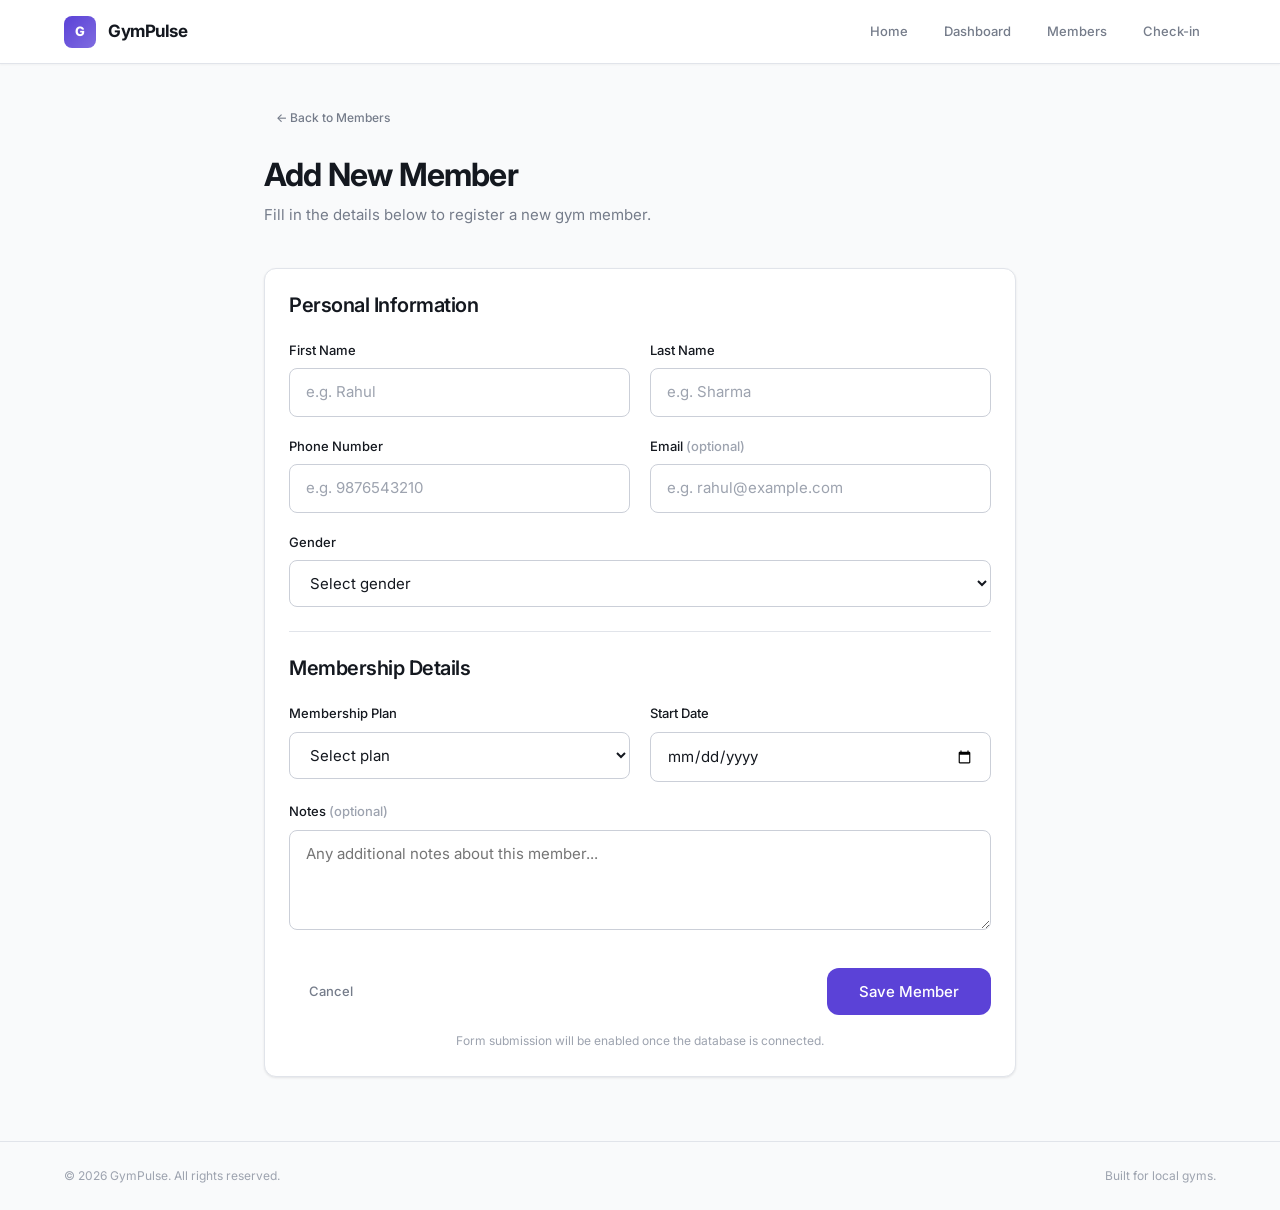
==== add-member.html @ eabd54e1 "build dashboard and members UI" ====
<!DOCTYPE html>
<html lang="en">
<head>
  <meta charset="UTF-8">
  <meta name="viewport" content="width=device-width, initial-scale=1.0">
  <meta name="description" content="GymPulse — Add a new member to your gym.">
  <title>Add Member — GymPulse</title>
  <link rel="stylesheet" href="css/style.css">
</head>
<body>
  <div class="page">

    <!-- Navigation -->
    <nav class="nav" aria-label="Main navigation">
      <div class="container nav__inner">
        <a href="index.html" class="nav__brand" id="nav-brand">
          <div class="nav__logo" aria-hidden="true">G</div>
          <span class="nav__brand-name">GymPulse</span>
        </a>

        <button
          class="nav__toggle"
          id="nav-toggle"
          aria-label="Toggle navigation menu"
          aria-expanded="false"
          aria-controls="nav-links"
        >
          <span></span>
          <span></span>
          <span></span>
        </button>

        <div class="nav__links" id="nav-links" role="menubar">
          <a href="index.html" class="nav__link" role="menuitem">Home</a>
          <a href="admin.html" class="nav__link" role="menuitem">Dashboard</a>
          <a href="members.html" class="nav__link" role="menuitem">Members</a>
          <a href="check-in.html" class="nav__link" role="menuitem">Check-in</a>
        </div>
      </div>
    </nav>

    <!-- Main Content -->
    <main class="page__content">
      <div class="container container--narrow">

        <!-- Back Link -->
        <div class="mb-6">
          <a href="members.html" class="btn btn--ghost btn--sm" id="btn-back-members">
            ← Back to Members
          </a>
        </div>

        <!-- Page Header -->
        <header class="page-header">
          <h1 class="page-header__title">Add New Member</h1>
          <p class="page-header__subtitle">Fill in the details below to register a new gym member.</p>
        </header>

        <!-- Add Member Form -->
        <form class="card" id="add-member-form" novalidate>
          <div class="card__header">
            <h2 class="card__title">Personal Information</h2>
          </div>

          <div class="grid-2">
            <div class="form-group">
              <label for="first-name" class="form-label">First Name</label>
              <input type="text" class="form-input" id="first-name" name="firstName" placeholder="e.g. Rahul" required>
            </div>

            <div class="form-group">
              <label for="last-name" class="form-label">Last Name</label>
              <input type="text" class="form-input" id="last-name" name="lastName" placeholder="e.g. Sharma" required>
            </div>
          </div>

          <div class="grid-2">
            <div class="form-group">
              <label for="phone" class="form-label">Phone Number</label>
              <input type="tel" class="form-input" id="phone" name="phone" placeholder="e.g. 9876543210" required>
            </div>

            <div class="form-group">
              <label for="email" class="form-label">Email <span class="text-muted">(optional)</span></label>
              <input type="email" class="form-input" id="email" name="email" placeholder="e.g. rahul@example.com">
            </div>
          </div>

          <div class="form-group">
            <label for="gender" class="form-label">Gender</label>
            <select class="form-select" id="gender" name="gender" required>
              <option value="" disabled selected>Select gender</option>
              <option value="male">Male</option>
              <option value="female">Female</option>
              <option value="other">Other</option>
            </select>
          </div>

          <hr style="border: none; border-top: 1px solid var(--color-gray-200); margin: var(--space-6) 0;">

          <div class="card__header">
            <h2 class="card__title">Membership Details</h2>
          </div>

          <div class="grid-2">
            <div class="form-group">
              <label for="plan" class="form-label">Membership Plan</label>
              <select class="form-select" id="plan" name="plan" required>
                <option value="" disabled selected>Select plan</option>
                <option value="1-month">1 Month</option>
                <option value="3-months">3 Months</option>
                <option value="6-months">6 Months</option>
                <option value="12-months">12 Months</option>
              </select>
            </div>

            <div class="form-group">
              <label for="start-date" class="form-label">Start Date</label>
              <input type="date" class="form-input" id="start-date" name="startDate" required>
            </div>
          </div>

          <div class="form-group">
            <label for="notes" class="form-label">Notes <span class="text-muted">(optional)</span></label>
            <textarea class="form-textarea" id="notes" name="notes" placeholder="Any additional notes about this member..." rows="3"></textarea>
          </div>

          <!-- Actions -->
          <div class="flex items-center justify-between mt-8" style="flex-wrap: wrap; gap: var(--space-4);">
            <a href="members.html" class="btn btn--ghost" id="btn-cancel">Cancel</a>
            <button type="submit" class="btn btn--primary btn--lg" id="btn-save-member" disabled>
              Save Member
            </button>
          </div>
          <p class="form-hint mt-4 text-center">
            Form submission will be enabled once the database is connected.
          </p>
        </form>

      </div>
    </main>

    <!-- Footer -->
    <footer class="footer">
      <div class="container footer__inner">
        <p class="footer__text">&copy; 2026 GymPulse. All rights reserved.</p>
        <p class="footer__text">Built for local gyms.</p>
      </div>
    </footer>

  </div>

  <script src="js/app.js"></script>
</body>
</html>
---- css/style.css ----
/* ============================================
   GYM MANAGEMENT SYSTEM — Design System
   ============================================ */

/* --- Google Fonts --- */
@import url('https://fonts.googleapis.com/css2?family=Inter:wght@300;400;500;600;700;800&display=swap');

/* ============================================
   1. CSS Custom Properties (Design Tokens)
   ============================================ */
:root {
  /* --- Color Palette --- */
  --color-primary:        hsl(250, 65%, 55%);
  --color-primary-light:  hsl(250, 65%, 65%);
  --color-primary-dark:   hsl(250, 65%, 42%);
  --color-primary-subtle: hsl(250, 60%, 96%);

  --color-accent:         hsl(160, 60%, 45%);
  --color-accent-light:   hsl(160, 55%, 55%);
  --color-accent-subtle:  hsl(160, 50%, 95%);

  --color-danger:         hsl(0, 70%, 58%);
  --color-danger-subtle:  hsl(0, 70%, 96%);

  --color-warning:        hsl(38, 90%, 55%);
  --color-warning-subtle: hsl(38, 80%, 95%);

  --color-success:        hsl(150, 55%, 45%);
  --color-success-subtle: hsl(150, 50%, 95%);

  /* --- Neutrals --- */
  --color-white:          #ffffff;
  --color-gray-50:        hsl(220, 20%, 98%);
  --color-gray-100:       hsl(220, 18%, 96%);
  --color-gray-200:       hsl(220, 16%, 90%);
  --color-gray-300:       hsl(220, 14%, 82%);
  --color-gray-400:       hsl(220, 10%, 65%);
  --color-gray-500:       hsl(220, 8%, 50%);
  --color-gray-600:       hsl(220, 10%, 38%);
  --color-gray-700:       hsl(220, 14%, 28%);
  --color-gray-800:       hsl(220, 18%, 18%);
  --color-gray-900:       hsl(220, 22%, 10%);

  /* --- Surfaces --- */
  --surface-page:         var(--color-gray-50);
  --surface-card:         var(--color-white);
  --surface-elevated:     var(--color-white);
  --surface-nav:          var(--color-white);

  /* --- Text --- */
  --text-primary:         var(--color-gray-900);
  --text-secondary:       var(--color-gray-500);
  --text-tertiary:        var(--color-gray-400);
  --text-inverse:         var(--color-white);
  --text-link:            var(--color-primary);

  /* --- Typography --- */
  --font-family:          'Inter', -apple-system, BlinkMacSystemFont, 'Segoe UI', sans-serif;
  --font-size-xs:         0.75rem;    /* 12px */
  --font-size-sm:         0.8125rem;  /* 13px */
  --font-size-base:       0.9375rem;  /* 15px */
  --font-size-md:         1.0625rem;  /* 17px */
  --font-size-lg:         1.25rem;    /* 20px */
  --font-size-xl:         1.5rem;     /* 24px */
  --font-size-2xl:        2rem;       /* 32px */
  --font-size-3xl:        2.5rem;     /* 40px */

  --font-weight-light:    300;
  --font-weight-regular:  400;
  --font-weight-medium:   500;
  --font-weight-semibold: 600;
  --font-weight-bold:     700;
  --font-weight-extra:    800;

  --line-height-tight:    1.2;
  --line-height-normal:   1.5;
  --line-height-relaxed:  1.7;

  --letter-spacing-tight: -0.025em;
  --letter-spacing-normal: 0;
  --letter-spacing-wide:  0.03em;

  /* --- Spacing --- */
  --space-1:  0.25rem;   /* 4px */
  --space-2:  0.5rem;    /* 8px */
  --space-3:  0.75rem;   /* 12px */
  --space-4:  1rem;      /* 16px */
  --space-5:  1.25rem;   /* 20px */
  --space-6:  1.5rem;    /* 24px */
  --space-8:  2rem;      /* 32px */
  --space-10: 2.5rem;    /* 40px */
  --space-12: 3rem;      /* 48px */
  --space-16: 4rem;      /* 64px */
  --space-20: 5rem;      /* 80px */

  /* --- Border Radius --- */
  --radius-sm:   0.375rem;  /* 6px */
  --radius-md:   0.5rem;    /* 8px */
  --radius-lg:   0.75rem;   /* 12px */
  --radius-xl:   1rem;      /* 16px */
  --radius-full: 9999px;

  /* --- Shadows --- */
  --shadow-xs:   0 1px 2px hsla(220, 20%, 10%, 0.04);
  --shadow-sm:   0 1px 3px hsla(220, 20%, 10%, 0.06), 0 1px 2px hsla(220, 20%, 10%, 0.04);
  --shadow-md:   0 4px 6px hsla(220, 20%, 10%, 0.06), 0 2px 4px hsla(220, 20%, 10%, 0.04);
  --shadow-lg:   0 10px 15px hsla(220, 20%, 10%, 0.06), 0 4px 6px hsla(220, 20%, 10%, 0.03);
  --shadow-xl:   0 20px 25px hsla(220, 20%, 10%, 0.08), 0 8px 10px hsla(220, 20%, 10%, 0.04);

  /* --- Transitions --- */
  --transition-fast:   150ms ease;
  --transition-base:   200ms ease;
  --transition-slow:   300ms ease;

  /* --- Layout --- */
  --container-max:     1200px;
  --container-narrow:  800px;
  --nav-height:        4rem;
  --sidebar-width:     260px;
}


/* ============================================
   2. CSS Reset
   ============================================ */
*,
*::before,
*::after {
  box-sizing: border-box;
  margin: 0;
  padding: 0;
}

html {
  -webkit-text-size-adjust: 100%;
  -webkit-font-smoothing: antialiased;
  -moz-osx-font-smoothing: grayscale;
  scroll-behavior: smooth;
}

body {
  font-family: var(--font-family);
  font-size: var(--font-size-base);
  font-weight: var(--font-weight-regular);
  line-height: var(--line-height-normal);
  color: var(--text-primary);
  background-color: var(--surface-page);
  min-height: 100vh;
}

img, svg, video {
  display: block;
  max-width: 100%;
}

a {
  color: var(--text-link);
  text-decoration: none;
  transition: color var(--transition-fast);
}

a:hover {
  color: var(--color-primary-dark);
}

ul, ol {
  list-style: none;
}

button, input, select, textarea {
  font: inherit;
  color: inherit;
  border: none;
  outline: none;
  background: none;
}

button {
  cursor: pointer;
}

table {
  border-collapse: collapse;
  width: 100%;
}


/* ============================================
   3. Typography
   ============================================ */
h1, h2, h3, h4, h5, h6 {
  font-weight: var(--font-weight-bold);
  line-height: var(--line-height-tight);
  letter-spacing: var(--letter-spacing-tight);
  color: var(--text-primary);
}

h1 { font-size: var(--font-size-3xl); }
h2 { font-size: var(--font-size-2xl); }
h3 { font-size: var(--font-size-xl); }
h4 { font-size: var(--font-size-lg); }
h5 { font-size: var(--font-size-md); }
h6 { font-size: var(--font-size-base); font-weight: var(--font-weight-semibold); }

p {
  color: var(--text-secondary);
  line-height: var(--line-height-relaxed);
}

.text-sm { font-size: var(--font-size-sm); }
.text-xs { font-size: var(--font-size-xs); }
.text-muted { color: var(--text-tertiary); }
.text-center { text-align: center; }


/* ============================================
   4. Layout
   ============================================ */
.container {
  width: 100%;
  max-width: var(--container-max);
  margin-inline: auto;
  padding-inline: var(--space-6);
}

.container--narrow {
  max-width: var(--container-narrow);
}

.page {
  min-height: 100vh;
  display: flex;
  flex-direction: column;
}

.page__content {
  flex: 1;
  padding-top: var(--space-10);
  padding-bottom: var(--space-16);
}

.page-header {
  margin-bottom: var(--space-10);
}

.page-header__title {
  font-size: var(--font-size-2xl);
  margin-bottom: var(--space-2);
}

.page-header__subtitle {
  font-size: var(--font-size-base);
  color: var(--text-secondary);
  font-weight: var(--font-weight-regular);
}

.page-header__row {
  display: flex;
  align-items: center;
  justify-content: space-between;
  gap: var(--space-4);
  flex-wrap: wrap;
}


/* ============================================
   5. Navigation
   ============================================ */
.nav {
  background: var(--surface-nav);
  border-bottom: 1px solid var(--color-gray-200);
  height: var(--nav-height);
  position: sticky;
  top: 0;
  z-index: 100;
  box-shadow: var(--shadow-xs);
}

.nav__inner {
  display: flex;
  align-items: center;
  justify-content: space-between;
  height: 100%;
}

.nav__brand {
  display: flex;
  align-items: center;
  gap: var(--space-3);
  text-decoration: none;
  color: var(--text-primary);
}

.nav__logo {
  width: 2rem;
  height: 2rem;
  background: linear-gradient(135deg, var(--color-primary), var(--color-primary-light));
  border-radius: var(--radius-md);
  display: flex;
  align-items: center;
  justify-content: center;
  color: var(--text-inverse);
  font-weight: var(--font-weight-extra);
  font-size: var(--font-size-sm);
}

.nav__brand-name {
  font-size: var(--font-size-md);
  font-weight: var(--font-weight-bold);
  letter-spacing: var(--letter-spacing-tight);
}

.nav__links {
  display: flex;
  align-items: center;
  gap: var(--space-1);
}

.nav__link {
  display: flex;
  align-items: center;
  gap: var(--space-2);
  padding: var(--space-2) var(--space-4);
  font-size: var(--font-size-sm);
  font-weight: var(--font-weight-medium);
  color: var(--text-secondary);
  border-radius: var(--radius-md);
  transition: all var(--transition-fast);
  text-decoration: none;
}

.nav__link:hover {
  color: var(--text-primary);
  background: var(--color-gray-100);
}

.nav__link--active {
  color: var(--color-primary);
  background: var(--color-primary-subtle);
}

.nav__link--active:hover {
  color: var(--color-primary-dark);
  background: var(--color-primary-subtle);
}

/* Mobile nav toggle */
.nav__toggle {
  display: none;
  flex-direction: column;
  gap: 5px;
  padding: var(--space-2);
  cursor: pointer;
}

.nav__toggle span {
  display: block;
  width: 20px;
  height: 2px;
  background: var(--text-primary);
  border-radius: 2px;
  transition: all var(--transition-fast);
}


/* ============================================
   6. Cards
   ============================================ */
.card {
  background: var(--surface-card);
  border: 1px solid var(--color-gray-200);
  border-radius: var(--radius-lg);
  padding: var(--space-6);
  box-shadow: var(--shadow-sm);
}

.card--elevated {
  box-shadow: var(--shadow-md);
  border-color: transparent;
}

.card__header {
  margin-bottom: var(--space-6);
}

.card__title {
  font-size: var(--font-size-lg);
  font-weight: var(--font-weight-semibold);
  margin-bottom: var(--space-1);
}

.card__description {
  font-size: var(--font-size-sm);
  color: var(--text-secondary);
}


/* ============================================
   7. Buttons
   ============================================ */
.btn {
  display: inline-flex;
  align-items: center;
  justify-content: center;
  gap: var(--space-2);
  padding: var(--space-3) var(--space-5);
  font-size: var(--font-size-sm);
  font-weight: var(--font-weight-medium);
  border-radius: var(--radius-md);
  transition: all var(--transition-fast);
  white-space: nowrap;
  text-decoration: none;
  line-height: 1;
}

.btn--primary {
  background: var(--color-primary);
  color: var(--text-inverse);
}

.btn--primary:hover {
  background: var(--color-primary-dark);
  color: var(--text-inverse);
}

.btn--secondary {
  background: var(--color-gray-100);
  color: var(--text-primary);
}

.btn--secondary:hover {
  background: var(--color-gray-200);
}

.btn--outline {
  border: 1px solid var(--color-gray-300);
  color: var(--text-primary);
  background: var(--surface-card);
}

.btn--outline:hover {
  border-color: var(--color-gray-400);
  background: var(--color-gray-50);
}

.btn--danger {
  background: var(--color-danger);
  color: var(--text-inverse);
}

.btn--danger:hover {
  background: hsl(0, 70%, 50%);
  color: var(--text-inverse);
}

.btn--ghost {
  color: var(--text-secondary);
}

.btn--ghost:hover {
  background: var(--color-gray-100);
  color: var(--text-primary);
}

.btn--sm {
  padding: var(--space-2) var(--space-3);
  font-size: var(--font-size-xs);
}

.btn--lg {
  padding: var(--space-4) var(--space-8);
  font-size: var(--font-size-base);
  border-radius: var(--radius-lg);
}

.btn--full {
  width: 100%;
}


/* ============================================
   8. Forms
   ============================================ */
.form-group {
  margin-bottom: var(--space-5);
}

.form-label {
  display: block;
  font-size: var(--font-size-sm);
  font-weight: var(--font-weight-medium);
  color: var(--text-primary);
  margin-bottom: var(--space-2);
}

.form-input,
.form-select,
.form-textarea {
  width: 100%;
  padding: var(--space-3) var(--space-4);
  font-size: var(--font-size-base);
  color: var(--text-primary);
  background: var(--surface-card);
  border: 1px solid var(--color-gray-300);
  border-radius: var(--radius-md);
  transition: border-color var(--transition-fast), box-shadow var(--transition-fast);
}

.form-input:focus,
.form-select:focus,
.form-textarea:focus {
  border-color: var(--color-primary);
  box-shadow: 0 0 0 3px hsla(250, 65%, 55%, 0.12);
}

.form-input::placeholder {
  color: var(--text-tertiary);
}

.form-textarea {
  resize: vertical;
  min-height: 100px;
}

.form-hint {
  font-size: var(--font-size-xs);
  color: var(--text-tertiary);
  margin-top: var(--space-1);
}

.form-error {
  font-size: var(--font-size-xs);
  color: var(--color-danger);
  margin-top: var(--space-1);
}


/* ============================================
   9. Badges
   ============================================ */
.badge {
  display: inline-flex;
  align-items: center;
  padding: var(--space-1) var(--space-3);
  font-size: var(--font-size-xs);
  font-weight: var(--font-weight-medium);
  border-radius: var(--radius-full);
  line-height: 1;
  letter-spacing: var(--letter-spacing-wide);
}

.badge--primary {
  background: var(--color-primary-subtle);
  color: var(--color-primary);
}

.badge--success {
  background: var(--color-success-subtle);
  color: var(--color-success);
}

.badge--warning {
  background: var(--color-warning-subtle);
  color: hsl(38, 70%, 38%);
}

.badge--danger {
  background: var(--color-danger-subtle);
  color: var(--color-danger);
}

.badge--neutral {
  background: var(--color-gray-100);
  color: var(--color-gray-600);
}


/* ============================================
   10. Tables
   ============================================ */
.table-wrapper {
  overflow-x: auto;
  border: 1px solid var(--color-gray-200);
  border-radius: var(--radius-lg);
}

.table {
  width: 100%;
  font-size: var(--font-size-sm);
}

.table th {
  text-align: left;
  padding: var(--space-3) var(--space-4);
  font-weight: var(--font-weight-medium);
  color: var(--text-secondary);
  font-size: var(--font-size-xs);
  text-transform: uppercase;
  letter-spacing: var(--letter-spacing-wide);
  background: var(--color-gray-50);
  border-bottom: 1px solid var(--color-gray-200);
}

.table td {
  padding: var(--space-4);
  border-bottom: 1px solid var(--color-gray-100);
  color: var(--text-primary);
}

.table tbody tr:last-child td {
  border-bottom: none;
}

.table tbody tr:hover {
  background: var(--color-gray-50);
}

.mobile-status-badge {
  display: none;
}



/* ============================================
   11. Stats / Metrics Cards
   ============================================ */
.stats-grid {
  display: grid;
  grid-template-columns: repeat(auto-fit, minmax(220px, 1fr));
  gap: var(--space-5);
}

.stat-card {
  background: var(--surface-card);
  border: 1px solid var(--color-gray-200);
  border-radius: var(--radius-lg);
  padding: var(--space-6);
  box-shadow: var(--shadow-xs);
}

.stat-card__label {
  font-size: var(--font-size-xs);
  font-weight: var(--font-weight-medium);
  color: var(--text-secondary);
  text-transform: uppercase;
  letter-spacing: var(--letter-spacing-wide);
  margin-bottom: var(--space-2);
}

.stat-card__value {
  font-size: var(--font-size-2xl);
  font-weight: var(--font-weight-bold);
  color: var(--text-primary);
  letter-spacing: var(--letter-spacing-tight);
}

.stat-card__change {
  font-size: var(--font-size-xs);
  color: var(--text-tertiary);
  margin-top: var(--space-1);
}


/* ============================================
   12. Empty States
   ============================================ */
.empty-state {
  text-align: center;
  padding: var(--space-16) var(--space-6);
}

.empty-state__icon {
  font-size: 3rem;
  margin-bottom: var(--space-4);
  opacity: 0.4;
}

.empty-state__title {
  font-size: var(--font-size-lg);
  font-weight: var(--font-weight-semibold);
  margin-bottom: var(--space-2);
}

.empty-state__description {
  font-size: var(--font-size-sm);
  color: var(--text-secondary);
  max-width: 400px;
  margin-inline: auto;
  margin-bottom: var(--space-6);
}


/* ============================================
   13. Avatar
   ============================================ */
.avatar {
  width: 2.5rem;
  height: 2.5rem;
  border-radius: var(--radius-full);
  background: var(--color-primary-subtle);
  color: var(--color-primary);
  display: flex;
  align-items: center;
  justify-content: center;
  font-weight: var(--font-weight-semibold);
  font-size: var(--font-size-sm);
  flex-shrink: 0;
}

.avatar--sm {
  width: 2rem;
  height: 2rem;
  font-size: var(--font-size-xs);
}

.avatar--lg {
  width: 4rem;
  height: 4rem;
  font-size: var(--font-size-lg);
}

.avatar--xl {
  width: 5rem;
  height: 5rem;
  font-size: var(--font-size-xl);
}


/* ============================================
   14. Footer
   ============================================ */
.footer {
  border-top: 1px solid var(--color-gray-200);
  padding: var(--space-6) 0;
  margin-top: auto;
}

.footer__inner {
  display: flex;
  align-items: center;
  justify-content: space-between;
  flex-wrap: wrap;
  gap: var(--space-4);
}

.footer__text {
  font-size: var(--font-size-xs);
  color: var(--text-tertiary);
}


/* ============================================
   15. Utility Classes
   ============================================ */
.sr-only {
  position: absolute;
  width: 1px;
  height: 1px;
  padding: 0;
  margin: -1px;
  overflow: hidden;
  clip: rect(0, 0, 0, 0);
  border: 0;
}

.flex { display: flex; }
.flex-col { flex-direction: column; }
.items-center { align-items: center; }
.justify-between { justify-content: space-between; }
.gap-2 { gap: var(--space-2); }
.gap-4 { gap: var(--space-4); }
.gap-6 { gap: var(--space-6); }

.mt-4 { margin-top: var(--space-4); }
.mt-6 { margin-top: var(--space-6); }
.mt-8 { margin-top: var(--space-8); }
.mb-4 { margin-bottom: var(--space-4); }
.mb-6 { margin-bottom: var(--space-6); }

.grid-2 {
  display: grid;
  grid-template-columns: repeat(2, 1fr);
  gap: var(--space-5);
}


/* ============================================
   16. Hero / Landing Specific
   ============================================ */
.hero {
  display: flex;
  align-items: center;
  justify-content: center;
  min-height: calc(100vh - var(--nav-height));
  text-align: center;
  padding: var(--space-8);
}

.hero__content {
  max-width: 600px;
}

.hero__badge {
  display: inline-flex;
  align-items: center;
  gap: var(--space-2);
  padding: var(--space-2) var(--space-4);
  background: var(--color-primary-subtle);
  color: var(--color-primary);
  border-radius: var(--radius-full);
  font-size: var(--font-size-xs);
  font-weight: var(--font-weight-semibold);
  margin-bottom: var(--space-6);
  letter-spacing: var(--letter-spacing-wide);
}

.hero__title {
  font-size: var(--font-size-3xl);
  font-weight: var(--font-weight-extra);
  line-height: 1.1;
  margin-bottom: var(--space-5);
  letter-spacing: -0.03em;
}

.hero__title span {
  background: linear-gradient(135deg, var(--color-primary), var(--color-accent));
  -webkit-background-clip: text;
  -webkit-text-fill-color: transparent;
  background-clip: text;
}

.hero__description {
  font-size: var(--font-size-md);
  color: var(--text-secondary);
  line-height: var(--line-height-relaxed);
  margin-bottom: var(--space-8);
}

.hero__actions {
  display: flex;
  align-items: center;
  justify-content: center;
  gap: var(--space-4);
  flex-wrap: wrap;
}


/* ============================================
   17. Check-in Page Specific
   ============================================ */
.checkin-container {
  display: flex;
  align-items: center;
  justify-content: center;
  min-height: 100vh;
  padding: var(--space-6);
  background: linear-gradient(135deg, hsl(250, 40%, 16%), hsl(250, 50%, 10%));
}

.checkin-card {
  background: var(--surface-card);
  border-radius: var(--radius-xl);
  padding: var(--space-10) var(--space-8);
  text-align: center;
  max-width: 420px;
  width: 100%;
  box-shadow: var(--shadow-xl);
}

.checkin-card__logo {
  width: 3.5rem;
  height: 3.5rem;
  background: linear-gradient(135deg, var(--color-primary), var(--color-primary-light));
  border-radius: var(--radius-lg);
  display: flex;
  align-items: center;
  justify-content: center;
  color: var(--text-inverse);
  font-weight: var(--font-weight-extra);
  font-size: var(--font-size-lg);
  margin: 0 auto var(--space-6);
}

.checkin-card__title {
  font-size: var(--font-size-xl);
  margin-bottom: var(--space-2);
}

.checkin-card__description {
  font-size: var(--font-size-sm);
  color: var(--text-secondary);
  margin-bottom: var(--space-8);
}


/* ============================================
   18. Dashboard Layout
   ============================================ */
.dashboard-grid {
  display: grid;
  grid-template-columns: 1.4fr 1fr;
  gap: var(--space-5);
  align-items: start;
}

.dashboard-grid__side {
  display: flex;
  flex-direction: column;
  gap: var(--space-5);
}


/* ============================================
   19. List Component
   ============================================ */
.list__item {
  display: flex;
  align-items: center;
  justify-content: space-between;
  padding: var(--space-3) 0;
  border-bottom: 1px solid var(--color-gray-100);
  gap: var(--space-4);
}

.list__item:last-child {
  border-bottom: none;
}

.list__item-name {
  font-size: var(--font-size-sm);
  font-weight: var(--font-weight-medium);
  color: var(--text-primary);
}

.list__item-meta {
  font-size: var(--font-size-xs);
  color: var(--text-tertiary);
  white-space: nowrap;
}


/* ============================================
   18. Responsive
   ============================================ */

/* Tablet */
@media (max-width: 768px) {
  :root {
    --font-size-3xl: 2rem;
    --font-size-2xl: 1.625rem;
  }

  .nav__links {
    display: none;
    position: absolute;
    top: var(--nav-height);
    left: 0;
    right: 0;
    background: var(--surface-nav);
    flex-direction: column;
    padding: var(--space-4) var(--space-6);
    border-bottom: 1px solid var(--color-gray-200);
    box-shadow: var(--shadow-md);
  }

  .nav__links--open {
    display: flex;
  }

  .nav__link {
    width: 100%;
    padding: var(--space-3) var(--space-4);
  }

  .nav__toggle {
    display: flex;
  }

  .grid-2 {
    grid-template-columns: 1fr;
  }

  .page-header__row {
    flex-direction: column;
    align-items: flex-start;
  }

  .hero__title {
    font-size: var(--font-size-2xl);
  }

  .hero__actions {
    flex-direction: column;
    width: 100%;
  }

  .hero__actions .btn {
    width: 100%;
  }

  .footer__inner {
    flex-direction: column;
    text-align: center;
  }

  .dashboard-grid {
    grid-template-columns: 1fr;
  }

  .card__header.flex {
    flex-direction: column;
    align-items: flex-start;
    gap: var(--space-3);
  }

  /* Responsive Members Table as Stacked Cards */
  .hide-on-mobile {
    display: none !important;
  }
  
  .mobile-status-badge {
    display: block;
  }

  #members-table-wrapper {
    border: none;
    background: transparent;
  }

  #members-table, 
  #members-table tbody, 
  #members-table tr, 
  #members-table td {
    display: block;
    width: 100%;
  }

  #members-table thead {
    display: none;
  }

  #members-table tr {
    background: var(--surface-card);
    border: 1px solid var(--color-gray-200);
    border-radius: var(--radius-lg);
    margin-bottom: var(--space-3);
    padding: var(--space-4);
    box-shadow: var(--shadow-sm);
  }

  #members-table td {
    padding: var(--space-1) 0;
    border: none;
    display: flex;
    justify-content: space-between;
    align-items: center;
    font-size: var(--font-size-sm);
  }

  #members-table td[data-label]::before {
    content: attr(data-label);
    font-size: var(--font-size-xs);
    color: var(--text-secondary);
    text-transform: uppercase;
    font-weight: var(--font-weight-medium);
  }

  #members-table td[data-label="Member"] {
    margin-bottom: var(--space-2);
    padding-bottom: var(--space-3);
    border-bottom: 1px solid var(--color-gray-100);
    justify-content: flex-start;
  }

  #members-table td[data-label="Member"]::before {
    display: none;
  }

  #members-table td[data-action] {
    margin-top: var(--space-2);
    padding-top: var(--space-3);
    border-top: 1px solid var(--color-gray-100);
    justify-content: flex-end;
  }
  
  #members-table td[data-action]::before {
    display: none;
  }

  /* Stack Search & Filter on Mobile */
  [aria-label="Search and filter members"] .flex {
    flex-direction: column;
    align-items: stretch;
  }
  
  [aria-label="Search and filter members"] .form-select {
    width: 100% !important;
  }
}

/* Mobile */
@media (max-width: 480px) {
  .container {
    padding-inline: var(--space-4);
  }

  .card {
    padding: var(--space-4);
  }

  .stat-card {
    padding: var(--space-4);
  }

  .stats-grid {
    grid-template-columns: 1fr 1fr;
    gap: var(--space-3);
  }

  .checkin-card {
    padding: var(--space-8) var(--space-5);
  }
}
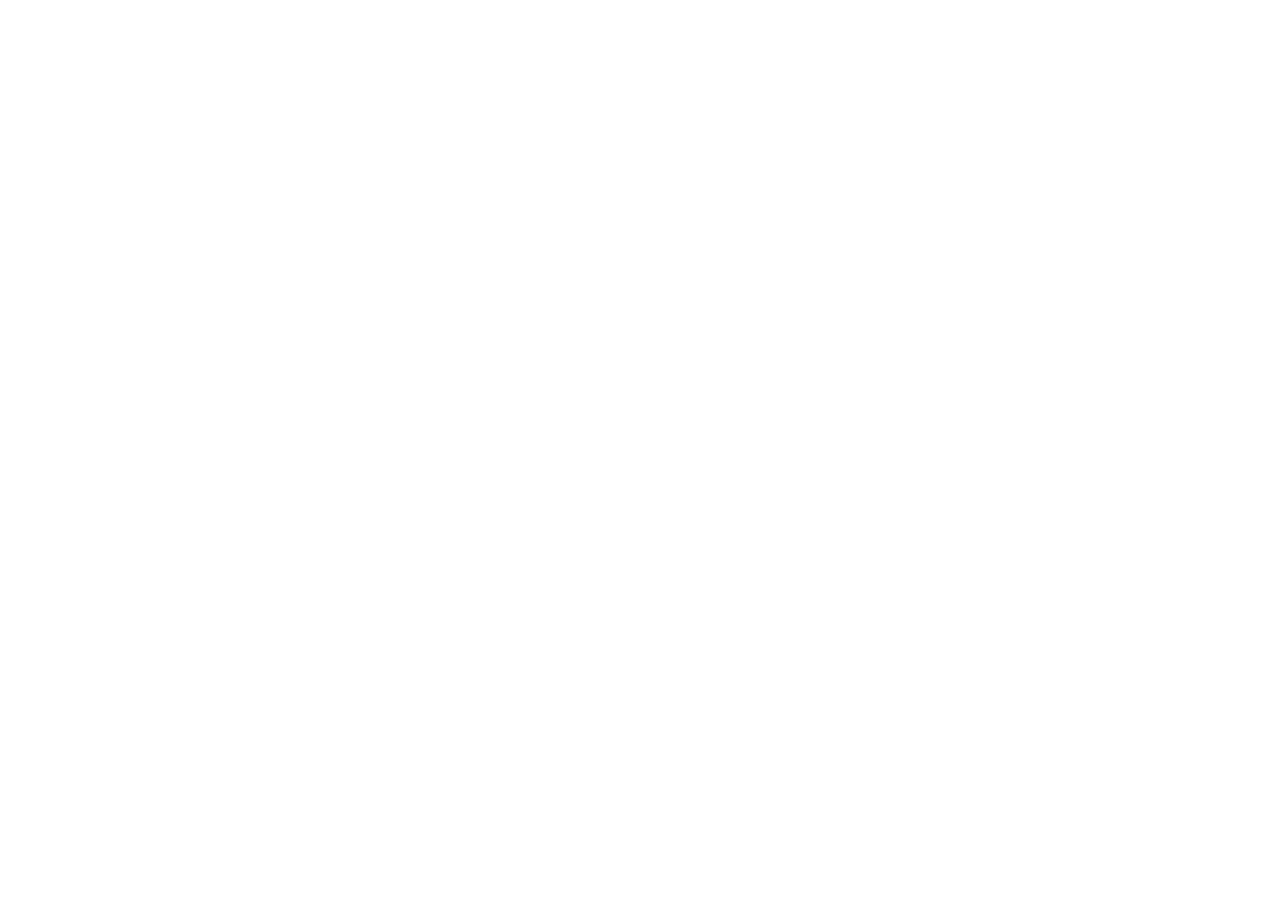
==== commit 89e070e5: "connected to database and also fix some problems" ====
--- a/add-member.html
+++ b/add-member.html
@@ -7,7 +7,7 @@
   <title>Add Member — GymPulse</title>
   <link rel="stylesheet" href="css/style.css">
 </head>
-<body>
+<body style="display: none;">
   <div class="page">
 
     <!-- Navigation -->
@@ -35,6 +35,7 @@
           <a href="admin.html" class="nav__link" role="menuitem">Dashboard</a>
           <a href="members.html" class="nav__link" role="menuitem">Members</a>
           <a href="check-in.html" class="nav__link" role="menuitem">Check-in</a>
+          <a href="#" class="nav__link text-danger" role="menuitem" id="nav-logout">Logout</a>
         </div>
       </div>
     </nav>
@@ -99,6 +100,38 @@
           <hr style="border: none; border-top: 1px solid var(--color-gray-200); margin: var(--space-6) 0;">
 
           <div class="card__header">
+            <h2 class="card__title">Profile Picture</h2>
+          </div>
+          
+          <div class="form-group" style="text-align: center;">
+            <div id="photo-preview-container" style="display: none; margin-bottom: var(--space-4);">
+              <img id="photo-preview" style="width: 150px; height: 150px; border-radius: 50%; object-fit: cover; border: 2px solid var(--color-primary); margin: 0 auto;">
+              <div class="mt-2 flex items-center justify-center gap-2">
+                <button type="button" class="btn btn--ghost btn--sm" id="btn-retake">Retake</button>
+              </div>
+            </div>
+            
+            <div id="camera-container" style="display: none; margin-bottom: var(--space-4);">
+              <video id="camera-stream" autoplay playsinline style="width: 100%; max-width: 300px; border-radius: var(--radius-md); margin: 0 auto; display: block;"></video>
+              <div class="mt-4 flex items-center justify-center gap-2">
+                <button type="button" class="btn btn--primary btn--sm" id="btn-capture">Capture Photo</button>
+                <button type="button" class="btn btn--ghost btn--sm" id="btn-cancel-camera">Cancel</button>
+              </div>
+            </div>
+            
+            <div id="photo-actions">
+              <button type="button" class="btn btn--outline" id="btn-open-camera">📸 Add Profile Picture</button>
+              <p class="text-sm text-danger mt-2" id="camera-error" style="display: none;"></p>
+              <div class="mt-2">
+                <label for="photo-upload" class="text-sm" style="cursor: pointer; text-decoration: underline; color: var(--color-primary);">Or upload an image</label>
+                <input type="file" id="photo-upload" accept="image/*" style="display: none;">
+              </div>
+            </div>
+          </div>
+
+          <hr style="border: none; border-top: 1px solid var(--color-gray-200); margin: var(--space-6) 0;">
+
+          <div class="card__header">
             <h2 class="card__title">Membership Details</h2>
           </div>
 
@@ -125,16 +158,15 @@
             <textarea class="form-textarea" id="notes" name="notes" placeholder="Any additional notes about this member..." rows="3"></textarea>
           </div>
 
+          <div id="form-error" class="form-error" style="display: none; margin-top: var(--space-4); text-align: center;"></div>
+
           <!-- Actions -->
           <div class="flex items-center justify-between mt-8" style="flex-wrap: wrap; gap: var(--space-4);">
             <a href="members.html" class="btn btn--ghost" id="btn-cancel">Cancel</a>
-            <button type="submit" class="btn btn--primary btn--lg" id="btn-save-member" disabled>
+            <button type="submit" class="btn btn--primary btn--lg" id="btn-save-member">
               Save Member
             </button>
           </div>
-          <p class="form-hint mt-4 text-center">
-            Form submission will be enabled once the database is connected.
-          </p>
         </form>
 
       </div>
@@ -150,6 +182,223 @@
 
   </div>
 
+  <script type="module" src="js/supabase-client.js"></script>
+  <script type="module" src="js/auth.js"></script>
   <script src="js/app.js"></script>
+  <script type="module">
+    import { Auth } from './js/auth.js';
+    
+    Auth.requireAdmin().then(async isAuthorized => {
+      if (!isAuthorized) return;
+      
+      document.getElementById('nav-logout').addEventListener('click', (e) => {
+        e.preventDefault();
+        Auth.logout();
+      });
+      
+      // Load Membership Plans
+      const planSelect = document.getElementById('plan');
+      planSelect.innerHTML = '<option value="" disabled selected>Loading plans...</option>';
+      try {
+        const { data: plans, error: planError } = await window.supabaseClient
+          .from('membership_plans')
+          .select('*')
+          .order('duration_months');
+          
+        if (planError) throw planError;
+        
+        if (plans && plans.length > 0) {
+          planSelect.innerHTML = '<option value="" disabled selected>Select plan</option>';
+          window.gymPlans = plans; 
+          plans.forEach(p => {
+            const option = document.createElement('option');
+            option.value = p.id;
+            option.textContent = p.name || `${p.duration_months} Months`;
+            planSelect.appendChild(option);
+          });
+        } else {
+          planSelect.innerHTML = '<option value="" disabled selected>No plans available</option>';
+        }
+      } catch (e) {
+        planSelect.innerHTML = '<option value="" disabled selected>Error loading plans</option>';
+      }
+
+      // Photo Capture Logic
+      const video = document.getElementById('camera-stream');
+      const canvas = document.createElement('canvas');
+      let photoBlob = null;
+      let stream = null;
+
+      document.getElementById('btn-open-camera').addEventListener('click', async () => {
+        try {
+          stream = await navigator.mediaDevices.getUserMedia({ video: { facingMode: 'user' } });
+          video.srcObject = stream;
+          document.getElementById('photo-actions').style.display = 'none';
+          document.getElementById('camera-container').style.display = 'block';
+          document.getElementById('camera-error').style.display = 'none';
+        } catch (err) {
+          const errEl = document.getElementById('camera-error');
+          errEl.textContent = 'Camera access denied or unavailable. Please use the upload option.';
+          errEl.style.display = 'block';
+        }
+      });
+
+      function stopCamera() {
+        if (stream) {
+          stream.getTracks().forEach(track => track.stop());
+          stream = null;
+        }
+        document.getElementById('camera-container').style.display = 'none';
+      }
+
+      document.getElementById('btn-cancel-camera').addEventListener('click', () => {
+        stopCamera();
+        document.getElementById('photo-actions').style.display = 'block';
+      });
+
+      document.getElementById('btn-capture').addEventListener('click', () => {
+        canvas.width = video.videoWidth;
+        canvas.height = video.videoHeight;
+        canvas.getContext('2d').drawImage(video, 0, 0, canvas.width, canvas.height);
+        
+        canvas.toBlob(blob => {
+          photoBlob = blob;
+          const url = URL.createObjectURL(blob);
+          document.getElementById('photo-preview').src = url;
+          
+          stopCamera();
+          document.getElementById('photo-preview-container').style.display = 'block';
+        }, 'image/jpeg', 0.8);
+      });
+
+      document.getElementById('btn-retake').addEventListener('click', () => {
+        photoBlob = null;
+        document.getElementById('photo-preview-container').style.display = 'none';
+        document.getElementById('photo-actions').style.display = 'block';
+      });
+
+      document.getElementById('photo-upload').addEventListener('change', (e) => {
+        const file = e.target.files[0];
+        if (file) {
+          photoBlob = file;
+          const url = URL.createObjectURL(file);
+          document.getElementById('photo-preview').src = url;
+          
+          document.getElementById('photo-actions').style.display = 'none';
+          document.getElementById('photo-preview-container').style.display = 'block';
+        }
+      });
+
+      // Form Submission Logic
+      const form = document.getElementById('add-member-form');
+      const errorDiv = document.getElementById('form-error');
+      const submitBtn = document.getElementById('btn-save-member');
+      
+      let createdMemberId = null;
+
+      form.addEventListener('submit', async (e) => {
+        e.preventDefault();
+        
+        const firstName = document.getElementById('first-name').value.trim();
+        const lastName = document.getElementById('last-name').value.trim();
+        const phone = document.getElementById('phone').value.trim();
+        const startDate = document.getElementById('start-date').value;
+        const planId = document.getElementById('plan').value;
+        
+        errorDiv.style.display = 'none';
+        
+        if (!firstName || !lastName || !phone || !startDate || !planId) {
+          errorDiv.textContent = 'Please fill out all required fields, including the membership plan.';
+          errorDiv.style.display = 'block';
+          return;
+        }
+        
+        submitBtn.disabled = true;
+        submitBtn.textContent = 'Saving...';
+        
+        try {
+          if (!createdMemberId) {
+            // 1. Check for duplicate phone number
+            const { data: existingMember, error: checkError } = await window.supabaseClient
+              .from('members')
+              .select('id')
+              .eq('phone', phone)
+              .maybeSingle();
+              
+            if (checkError) throw new Error('Failed to verify phone number.');
+            
+            if (existingMember) {
+               throw new Error('A member with this phone number already exists.');
+            }
+
+            // 2. Upload photo if present
+            let photo_url = null;
+            if (photoBlob) {
+              const ext = photoBlob.type === 'image/jpeg' ? 'jpg' : 'png';
+              const fileName = `${phone}_${Date.now()}.${ext}`;
+              const { data: uploadData, error: uploadError } = await window.supabaseClient.storage
+                .from('member_photos')
+                .upload(fileName, photoBlob);
+                
+              if (uploadError) {
+                throw new Error(`Photo upload failed: ${uploadError.message}`);
+              }
+              photo_url = uploadData.path;
+            }
+
+            // 3. Insert member
+            const name = `${firstName} ${lastName}`;
+            const { data: newMember, error: insertError } = await window.supabaseClient
+              .from('members')
+              .insert([
+                {
+                  name,
+                  phone,
+                  joined_on: startDate,
+                  photo_url
+                }
+              ])
+              .select('id')
+              .single();
+              
+            if (insertError) throw new Error(`Failed to save member: ${insertError.message}`);
+            createdMemberId = newMember.id;
+          }
+          
+          // 4. Insert membership
+          const selectedPlan = window.gymPlans.find(p => p.id == planId);
+          if (selectedPlan) {
+            const start = new Date(startDate);
+            start.setMonth(start.getMonth() + selectedPlan.duration_months);
+            const expiryDate = start.toISOString().split('T')[0];
+            
+            const { error: membershipError } = await window.supabaseClient
+              .from('memberships')
+              .insert([{
+                member_id: createdMemberId,
+                plan_id: planId,
+                plan_name: selectedPlan.name || `${selectedPlan.duration_months} Months`,
+                duration_months: selectedPlan.duration_months,
+                start_date: startDate,
+                end_date: expiryDate
+              }]);
+              
+            if (membershipError) {
+               throw new Error(`Member saved, but membership assignment failed: ${membershipError.message}. Please retry.`);
+            }
+          }
+          
+          // Success: redirect to members page
+          window.location.href = 'members.html';
+          
+        } catch (err) {
+          errorDiv.textContent = err.message;
+          errorDiv.style.display = 'block';
+          submitBtn.disabled = false;
+          submitBtn.textContent = createdMemberId ? 'Retry Membership' : 'Save Member';
+        }
+      });
+    });
+  </script>
 </body>
 </html>
